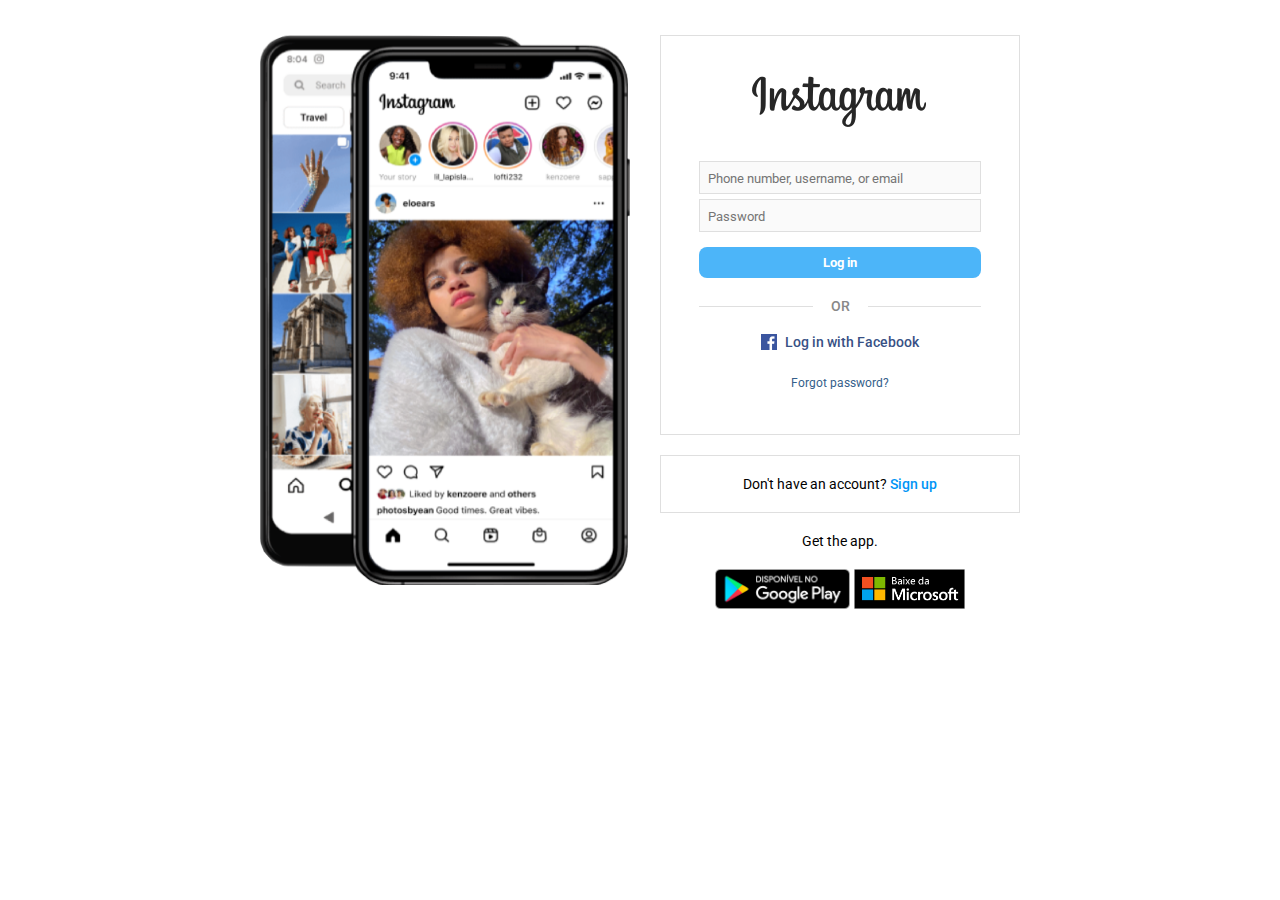
==== index.html @ 2e6f22ef "Primeiro commit" ====
<!DOCTYPE html>
<html lang="en">
<head>
    <meta charset="UTF-8">
    <meta name="viewport" content="width=device-width, initial-scale=1.0">
    <title>Instagram</title>
    <link rel="stylesheet" href="style.css">
    <link rel="shortcut icon" href="img/insta-logo.ico" type="image/x-icon">
</head>
<body>
    <main>
        <section>
            <div class="container">
                <div class="esquerda">
                    <img src="img/celular.png" alt="imagem de celular" id="img-celular">
                </div> <!--esquerda-->
        
                <div class="direita">
                    <div class="input-box">
                        <img src="img/logo insta.png" alt="logo do instagram" class="logo">

                        <form>
                            <div class="input-login">
                                <input type="text" placeholder="Phone number, username, or email" required>
                                <input type="password" placeholder="Password" required>
                            </div>

                            <input type="submit" value="Log in" id="btn-enviar">
                        </form>

                        <div class="linha-ou">
                            <div class="linha"></div>
                            <p class="ou"> OR </p>
                            <div class="linha"></div>
                        </div> <!--linha-ou-->

                        <div class="entrar-facebook">
                            <a href="https://www.facebook.com/">
                                <img src="img/logo facebook.png" alt="logo do facebook"> Log in with Facebook
                            </a>
                        </div>

                        <div class="forgot-pw">
                            <a href="#">Forgot password?</a>
                        </div>
                    </div> <!--input-box-->
                    <div class="sign-up">
                        Don't have an account? <a href="cadastro.html">Sign up</a>
                    </div>
                    <div class="gta">
                        Get the app.
                    </div>
                    <div class="app">
                        <img src="img/baixe google play logo.png" alt="link de download no Google Play" class="app-custom">
                        <img src="img/baixe microsoft logo.png" alt="link de download no Google Play" class="app-custom">
                    </div>
                </div> <!--direita-->
            </div> <!--container-->
        </section>
    </main>
</body>
<script src="script.js"></script>
</html>
---- style.css ----
@import url('https://fonts.googleapis.com/css2?family=Roboto:wght@100;300;400;500;700;900&display=swap');

* {
    padding: 0;
    margin: 0;
    box-sizing: border-box;
    font-family: 'Roboto', sans-serif;
}

:root {
    --gray: #fafafa;
    --border: #dfdfdf;
    --blue1: #4CB5F9;
    --blue2: #0095F6;
    --darkblue: #385185;
    --moredarkblue: #35608A;
}

.container {
    display: flex;
    justify-content: center;
    margin-top: 35px;
    gap: 30px;
}

#img-celular {
    width: 370px;
    height: 550px;
}

.direita {
    width: 360px;
    height: 550px;
    text-align: center;
}

.input-box {
    height: 400px;
    border: 1px solid var(--border);
    padding: 40px 38px 0 38px;
}

.input-login {
    display: flex;
    flex-direction: column;
    gap: 5px;
    margin-top: 30px;
    margin-bottom: 15px;
}

.input-login input {
    padding: 9px 0 7px 8px;
    border: 1px solid var(--border);
    background: var(--gray);
}

#btn-enviar {
    width: 100%;
    background-color: var(--blue1);
    border: none;
    border-radius: 8px;
    padding: 8px;
    color: #fff;
    font-weight: bold;
}

.linha-ou {
    display: flex;
    align-items: center;
    gap: 18px;
    margin: 20px 0;
}

.linha {
    height: 1px;
    background: var(--border);
    width: 100%;
}

.ou {
    color: #888;
    font-size: 14px;
    font-weight: 500;
}

.entrar-facebook a{
    display: flex;
    justify-content: center;
    gap: 8px;
    font-weight: 500;
    color: var(--darkblue);
    margin: 2px 0 22px 0;
}

.entrar-facebook a img{
    width: 16px;
    height: 16px;
}

.forgot-pw a {
    font-size: 12px;
    color: var(--moredarkblue);
}

.entrar-facebook a,
.forgot-pw a,
.sign-up a {
    text-decoration: none;
}

.entrar-facebook a,
.sign-up,
.gta {
    font-size: 14px;
}


.sign-up {
    border: 1px solid var(--border);
    padding: 20px 0;
}

.sign-up a {
    color: var(--blue2);
    font-weight: 500;
}

.gta,
.app-custom,
.sign-up {
    margin-top: 20px;
}



.app-custom {
    height: 40px;
}

@media screen and (max-width: 875px) {
    #img-celular {
        display: none
    }
}
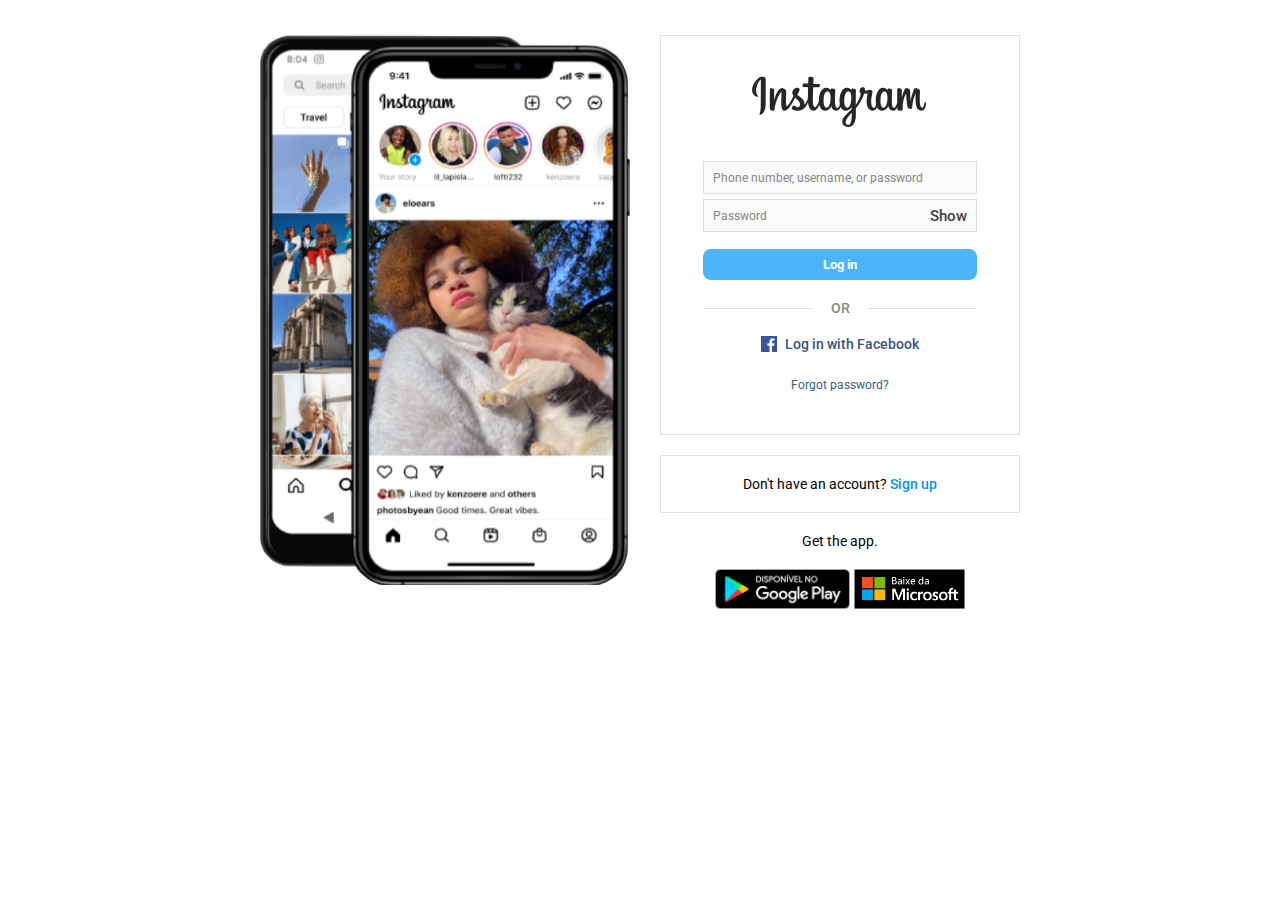
==== commit a2eb7dc7: "Adicionando melhorias na interatividade da página" ====
--- a/index.html
+++ b/index.html
@@ -20,9 +20,15 @@
                         <img src="img/logo insta.png" alt="logo do instagram" class="logo">
 
                         <form>
-                            <div class="input-login">
-                                <input type="text" placeholder="Phone number, username, or email" required>
-                                <input type="password" placeholder="Password" required>
+                            <div class="inputLogin">
+                                <input type="text" required id="login">
+                                <span class="placeholder-login">Phone number, username, or password</span>
+                            </div>
+
+                            <div class="inputPassword">
+                                <input type="password" required id="password">
+                                <span class="placeholder-password">Password</span>
+                                <span id="toggle" onclick="showHide();">Show</span>
                             </div>
 
                             <input type="submit" value="Log in" id="btn-enviar">
--- a/style.css
+++ b/style.css
@@ -7,6 +7,14 @@
     font-family: 'Roboto', sans-serif;
 }
 
+form {
+    display: flex;
+    flex-direction: column;
+    gap: 5px;
+    margin-top: 30px;
+    margin-bottom: 15px;
+}
+
 :root {
     --gray: #fafafa;
     --border: #dfdfdf;
@@ -14,6 +22,7 @@
     --blue2: #0095F6;
     --darkblue: #385185;
     --moredarkblue: #35608A;
+    --span: #858585;
 }
 
 .container {
@@ -37,21 +46,58 @@
 .input-box {
     height: 400px;
     border: 1px solid var(--border);
-    padding: 40px 38px 0 38px;
+    padding: 40px 42px 0 42px;
 }
 
-.input-login {
+.inputLogin,
+.inputPassword {
+    position: relative;
+}
+
+.inputLogin,
+.inputPassword {
     display: flex;
     flex-direction: column;
-    gap: 5px;
-    margin-top: 30px;
-    margin-bottom: 15px;
 }
 
-.input-login input {
+.inputLogin input,
+.inputPassword input {
     padding: 9px 0 7px 8px;
     border: 1px solid var(--border);
     background: var(--gray);
+    outline: none;
+}
+
+.inputLogin .placeholder-login,
+.inputPassword .placeholder-password {
+    position: absolute;
+    top: -5px;
+    left: -10px;
+    padding: 15px 20px;
+    pointer-events: none;
+    font-size: 12px;
+    color: var(--span);
+    transition: 0.2s;
+}
+
+.inputLogin input:valid ~ .placeholder-login,
+.inputPassword input:valid ~ .placeholder-password {
+    transform: translateX(-1px) translateY(-10px);
+    font-size: 10px;
+}
+
+#toggle {
+    position: absolute;
+    top: 50%;
+    right: 10px;
+    transform: translateY(-50%);
+    cursor: pointer;
+    font-size: 15px;
+    font-weight: 500;
+    color: #3f3f3f;
+    border: none;
+    background: none;
+
 }
 
 #btn-enviar {
@@ -62,6 +108,7 @@
     padding: 8px;
     color: #fff;
     font-weight: bold;
+    margin-top: 12px;
 }
 
 .linha-ou {
@@ -114,7 +161,6 @@
     font-size: 14px;
 }
 
-
 .sign-up {
     border: 1px solid var(--border);
     padding: 20px 0;
@@ -131,8 +177,6 @@
     margin-top: 20px;
 }
 
-
-
 .app-custom {
     height: 40px;
 }
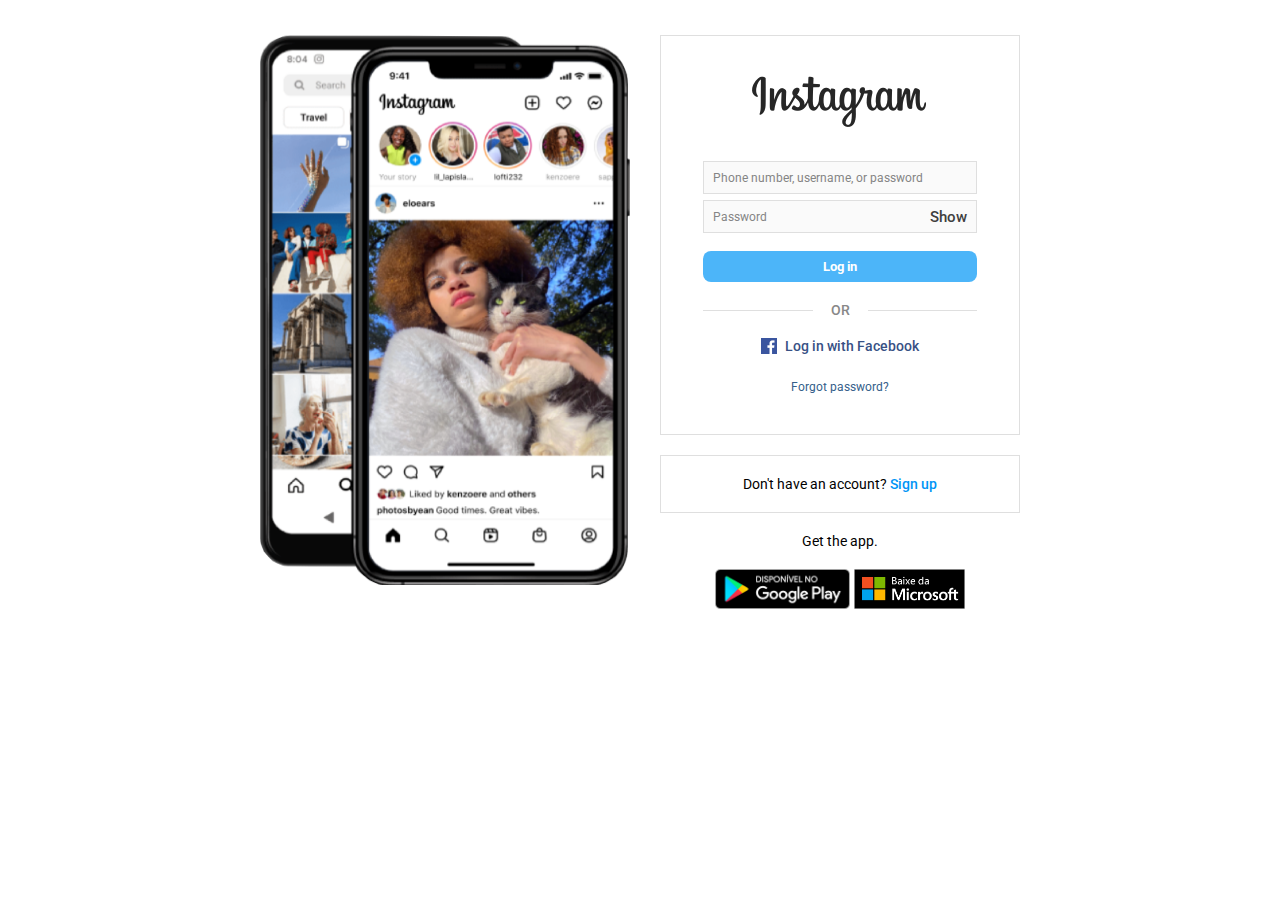
==== commit 83445948: "Adicionando área de cadastro e ajustes gerais" ====
--- a/index.html
+++ b/index.html
@@ -21,7 +21,7 @@
 
                         <form>
                             <div class="inputLogin">
-                                <input type="text" required id="login">
+                                <input type="text" required>
                                 <span class="placeholder-login">Phone number, username, or password</span>
                             </div>
 
--- a/style.css
+++ b/style.css
@@ -10,7 +10,7 @@
 form {
     display: flex;
     flex-direction: column;
-    gap: 5px;
+    gap: 6px;
     margin-top: 30px;
     margin-bottom: 15px;
 }
@@ -52,10 +52,6 @@
 .inputLogin,
 .inputPassword {
     position: relative;
-}
-
-.inputLogin,
-.inputPassword {
     display: flex;
     flex-direction: column;
 }
@@ -97,7 +93,7 @@
     color: #3f3f3f;
     border: none;
     background: none;
-
+    user-select: none;
 }
 
 #btn-enviar {
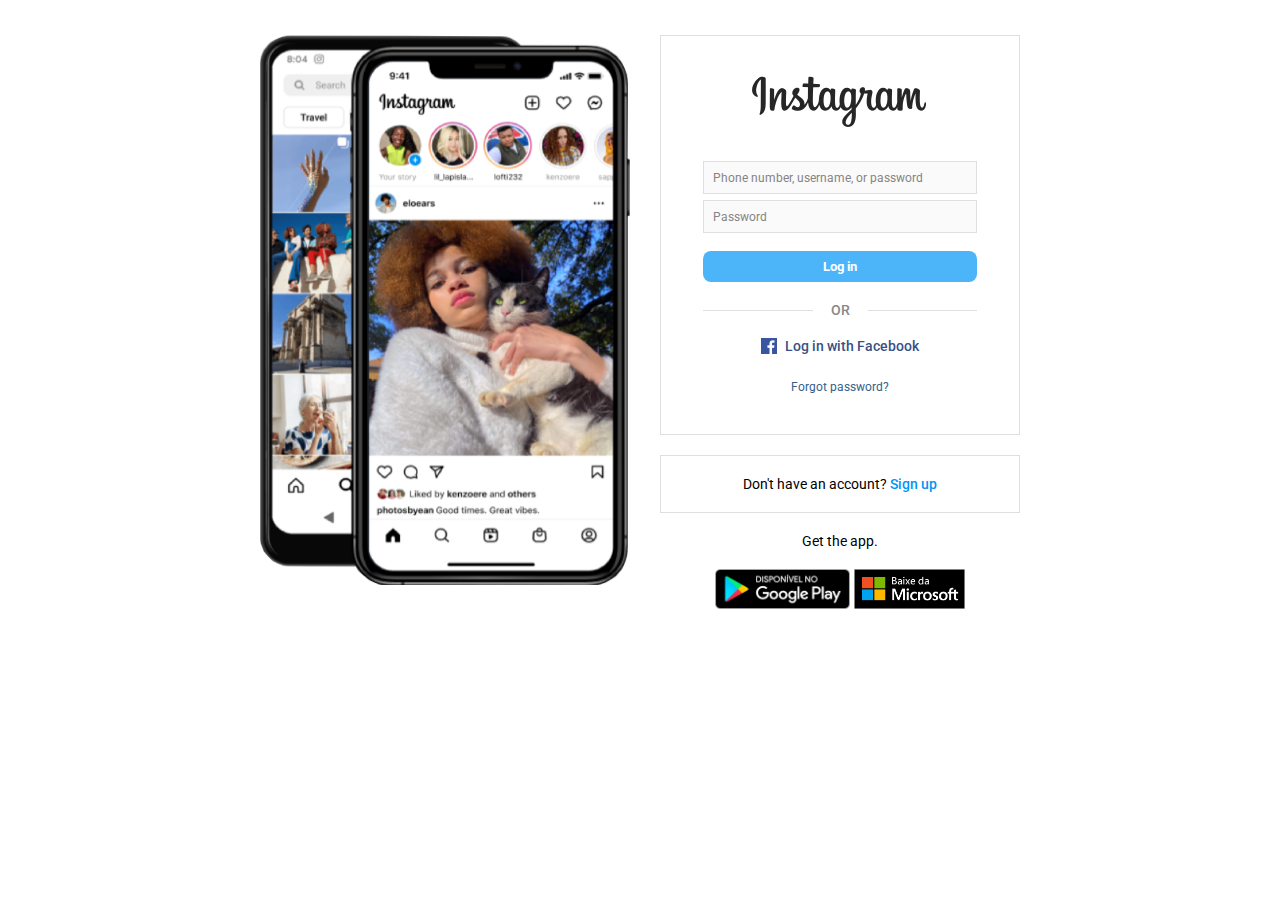
==== commit bafbdd92: "." ====
--- a/index.html
+++ b/index.html
@@ -28,7 +28,7 @@
                             <div class="inputPassword">
                                 <input type="password" required id="password">
                                 <span class="placeholder-password">Password</span>
-                                <span id="toggle" onclick="showHide();">Show</span>
+                                <span id="toggle" onclick="showHide();" >Show</span>
                             </div>
 
                             <input type="submit" value="Log in" id="btn-enviar">
--- a/style.css
+++ b/style.css
@@ -94,6 +94,11 @@
     border: none;
     background: none;
     user-select: none;
+    display: none;
+}
+
+#toggle.active {
+    display: block;
 }
 
 #btn-enviar {
